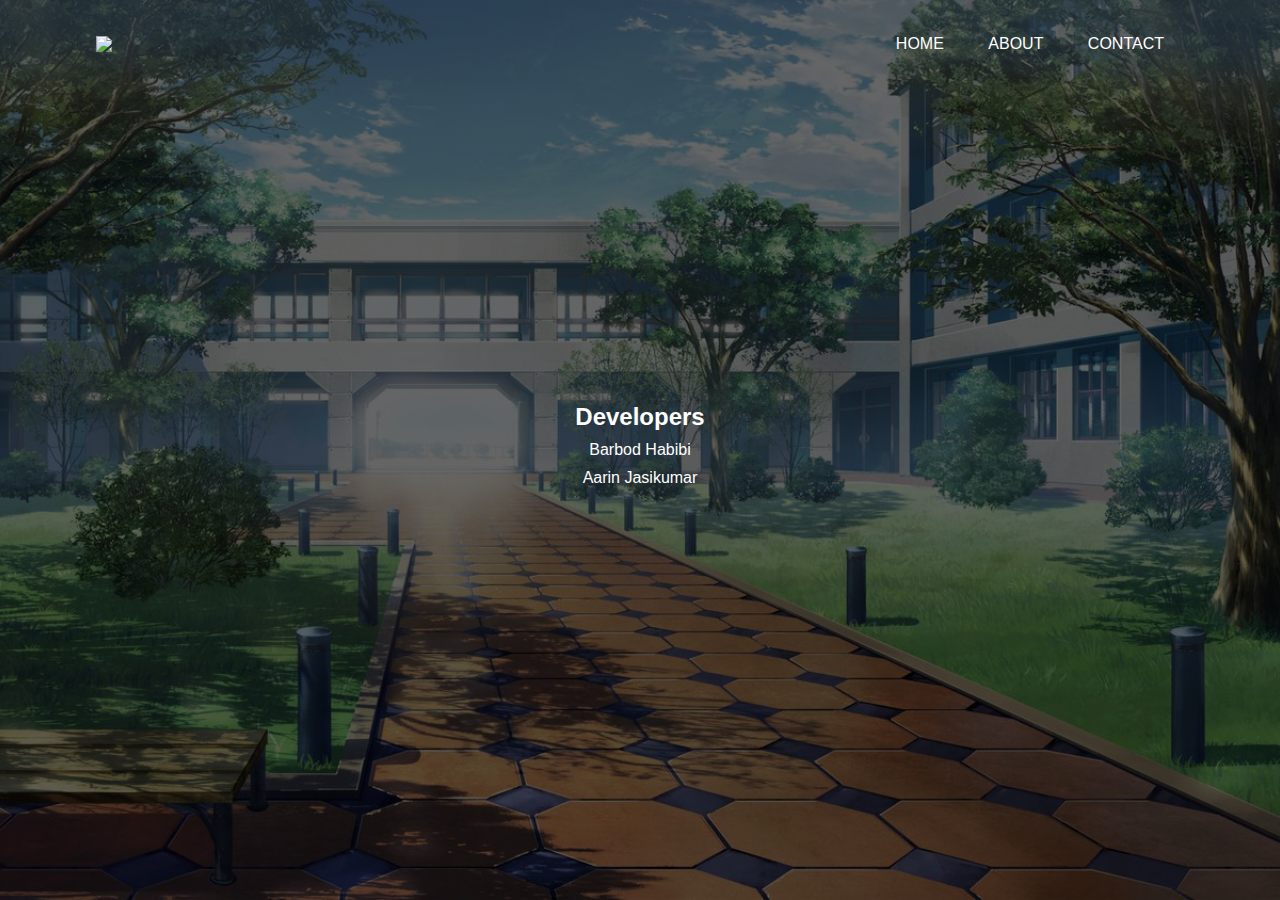
==== homepage/about.html @ 7794e36b "Made modifications to the background" ====
<!DOCTYPE html>
<html lang="en">
<head>
    <meta charset="UTF-8">
    <meta http-equiv="X-UA-Compatible" content="IE=edge">
    <meta name="viewport" content="width=device-width, initial-scale=1.0">
    <link rel="stylesheet" href="../styles.css">
    <title>About</title>
</head>
<body>
    <div class="banner">
        <div class="navbar">
            <img src="../images/logo.png" class="logo">
            <ul>
              <li><a href="../index.html">Home</a></li>
              <li><a href="#">About</a></li>
              <li><a href="contact.html">Contact</a></li>
            </ul>
          </div>
          <div class="about">
              <h2>Developers</h2>
              <p>Barbod Habibi</p>
              <p>Aarin Jasikumar</p>
          </div>
    </div>
</body>
</html>
---- styles.css ----
* {
    margin: 0;
    padding: 0;
    font-family: sans-serif;
}

.banner {
    width: 100%;
    height: 100vh;
    background-image: linear-gradient(rgba(0, 0, 0, 0.6),rgba(0, 0, 0, 0.6)), url(images/background.jpeg);
    background-size: cover;
    background-position: center;
}

.navbar {
    min-width: 500px; /* change to something more dynamic */
    width: 85%;
    margin: auto;
    padding: 35px 0;
    display: flex;
    align-items: center;
    justify-content: space-between;
}

.logo {
    width: 160px;
    color: white;
    cursor: pointer;
}

.navbar ul li {
    list-style: none;
    display: inline-block;
    margin: 0 20px;
    position: relative;
}

.navbar ul li a {
    text-decoration: none;
    color: white;
    text-transform: uppercase;
}

.navbar ul li::after {
    content: "";
    height: 3px;
    width: 0;
    background: hsl(260, 60%, 50%);
    position: absolute;
    left: 0;
    bottom: -10px;
    transition: 0.5s; 
}

.navbar ul li:hover::after {
    width: 100%;
}

.content {
    width: 100%;
    position: absolute;
    top: 50%;
    transform: translateY(-50%);
    text-align: center;
    color: white;
}

.content h1 {
    font-size: 70px;
    margin-top: 80px;
}

.content p {
    margin: 20px auto;
    font-weight: 100;
    line-height: 25px;
}

button {
    width: 200px;
    padding: 15px 0;
    text-align: center;
    margin: 20px 10px;
    border-radius: 25px;
    font-weight: bold;
    border: 4px solid hsl(260, 60%, 50%);
    background: transparent;
    color: white;
    cursor: pointer;
    position: relative;
    overflow: hidden;
}

span {
    background: hsl(260, 60%, 50%);
    height: 100%;
    width: 0;
    border-radius: 25px;
    position: absolute;
    left: 0;
    bottom: 0;
    z-index: -1;
    transition: 0.5s;
}

button:hover span {
    width: 100%
}

button:hover {
    border: none;
}

.about {
    width: 100%;
    position: absolute;
    top: 50%;
    transform: translateY(-50%);
    text-align: center;
    color: white;
}

.about p {
    margin: 10px auto;
}
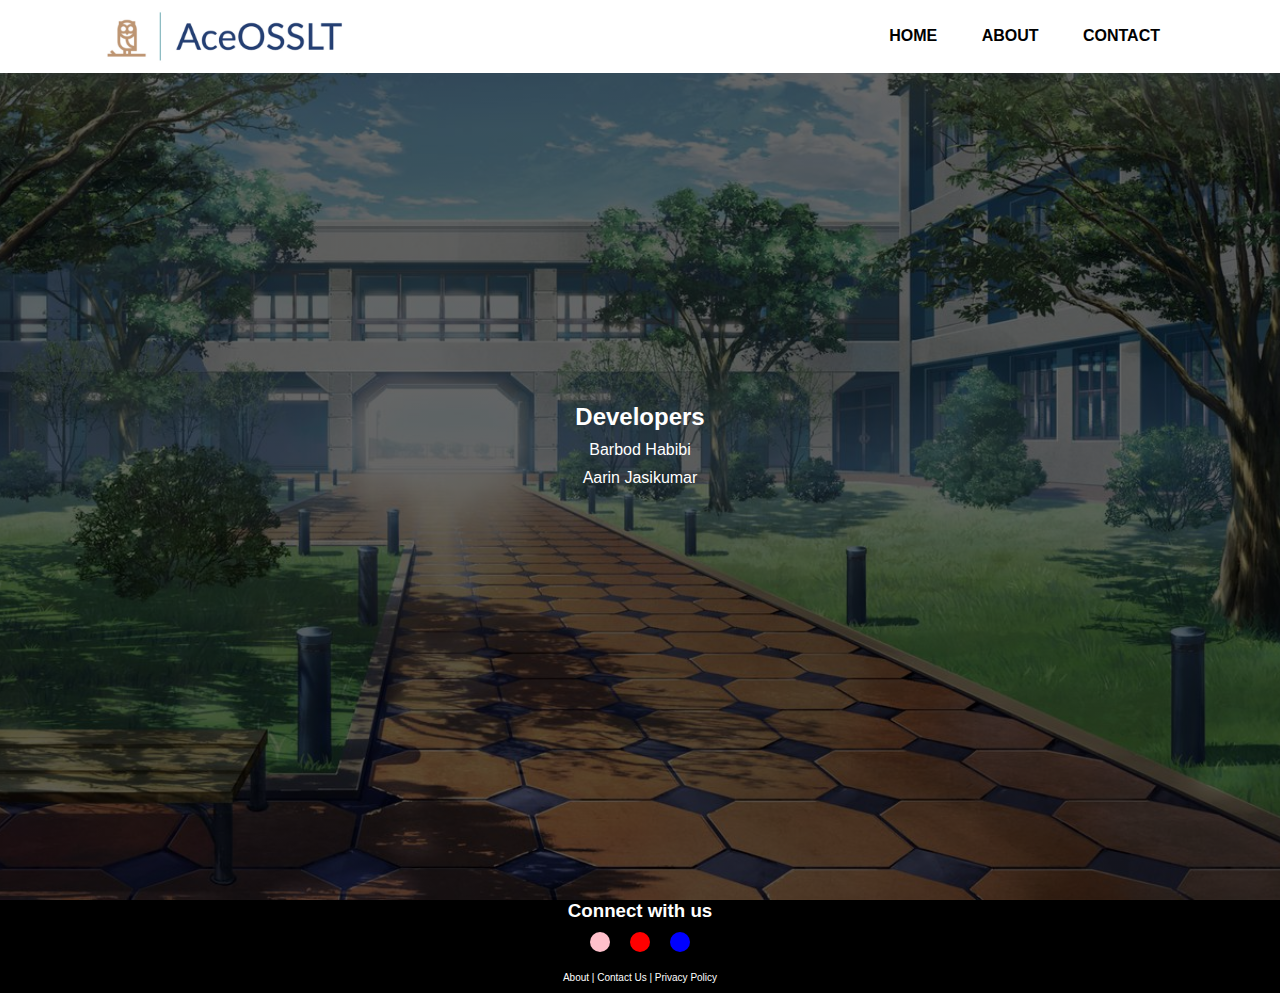
==== commit a5b52bce: "Added generic footer; modified tab spacings" ====
--- a/homepage/about.html
+++ b/homepage/about.html
@@ -9,19 +9,28 @@
 </head>
 <body>
     <div class="banner">
-        <div class="navbar">
-            <img src="../images/logo.png" class="logo">
-            <ul>
-              <li><a href="../index.html">Home</a></li>
-              <li><a href="#">About</a></li>
-              <li><a href="contact.html">Contact</a></li>
-            </ul>
-          </div>
-          <div class="about">
-              <h2>Developers</h2>
-              <p>Barbod Habibi</p>
-              <p>Aarin Jasikumar</p>
-          </div>
+      <div class="navbar">
+          <img src="../images/logo.png" class="logo">
+          <ul>
+            <li><a href="../index.html">Home</a></li>
+            <li><a href="#">About</a></li>
+            <li><a href="contact.html">Contact</a></li>
+          </ul>
+        </div>
+        <div class="about">
+            <h2>Developers</h2>
+            <p>Barbod Habibi</p>
+            <p>Aarin Jasikumar</p>
+        </div>
     </div>
+    <footer>
+      <h3>Connect with us</h3>
+      <div class="media-links-container">
+        <a href="#" class="fa fa-instagram"></a>
+        <a href="#" class="fa fa-google"></a>
+        <a href="#" class="fa fa-linkedin"></a>
+      </div>
+      <p><a>About</a> | <a>Contact Us</a> | <a>Privacy Policy</a></p>
+    </footer>
 </body>
 </html>--- a/styles.css
+++ b/styles.css
@@ -4,6 +4,61 @@
     font-family: sans-serif;
 }
 
+footer {
+    background: black;
+    height: auto;
+    text-align: center;
+}
+
+footer h3 {
+    color: white;
+}
+
+footer p {
+    font-size: 10px;
+    color: white;
+    padding: 10px;
+}
+
+footer p a:hover {
+    cursor: pointer;
+    color:hsl(260, 30%, 50%);
+    transition: 0.5s;
+}
+
+.media-links-container {
+    display: flex;
+    justify-content: center;
+}
+
+.media-links-container a {
+    padding: 10px;
+    margin: 10px;
+    border-radius: 50px;
+    font-size: 30px;
+    text-decoration: none;
+}
+
+.media-links-container a:hover {
+    color: black;
+    transition: 0.5s;
+}
+
+.fa-instagram {
+    background-color: pink;
+    color: white;
+}
+
+.fa-google {
+    background-color: red;
+    color: white;
+}
+
+.fa-linkedin {
+    background-color: blue;
+    color: white;
+}
+
 .banner {
     width: 100%;
     height: 100vh;
@@ -13,17 +68,17 @@
 }
 
 .navbar {
+    background-color: white;
     min-width: 500px; /* change to something more dynamic */
-    width: 85%;
     margin: auto;
-    padding: 35px 0;
+    padding: 10px 100px;
     display: flex;
     align-items: center;
     justify-content: space-between;
 }
 
 .logo {
-    width: 160px;
+    width: 250px;
     color: white;
     cursor: pointer;
 }
@@ -37,7 +92,8 @@
 
 .navbar ul li a {
     text-decoration: none;
-    color: white;
+    color: black;
+    font-weight: bold;
     text-transform: uppercase;
 }
 
@@ -122,4 +178,60 @@
 
 .about p {
     margin: 10px auto;
+}
+
+.contact-container {
+    display: grid;
+    grid-column-gap: 25px;
+    justify-content: center;
+    width: 100%;
+    position: absolute;
+    top: 50%;
+    transform: translateY(-50%);
+    text-align: center;
+    color: white;
+}
+
+.contact-us-info {
+    margin-bottom: 20px;
+    text-align: center;
+    color: white;
+    grid-column: span 2;
+}
+
+.contact-us-info h2 {
+    font-size: 18px;
+}
+
+.mail-img {
+    width: 250px;
+    height: 250px;
+}
+
+.contact-form-item {
+    width: 300px;
+    padding: 10px;
+    margin: 5px;
+    border-radius: 10px;
+    border: none;
+}
+
+.contact-form textarea {
+    resize: none;
+}
+
+input[type="submit"] {
+    background-color: hsl(260, 80%, 45%);
+    color: white;
+    width: 300px;
+    border-radius: 20px;
+    padding: 10px;
+    margin: 10px;
+    border: none;
+    cursor: pointer;
+}
+
+input[type="submit"]:hover {
+    background-color: hsl(260, 60%, 50%);
+    box-shadow: 0 0 20px hsl(260, 60%, 50%);
 }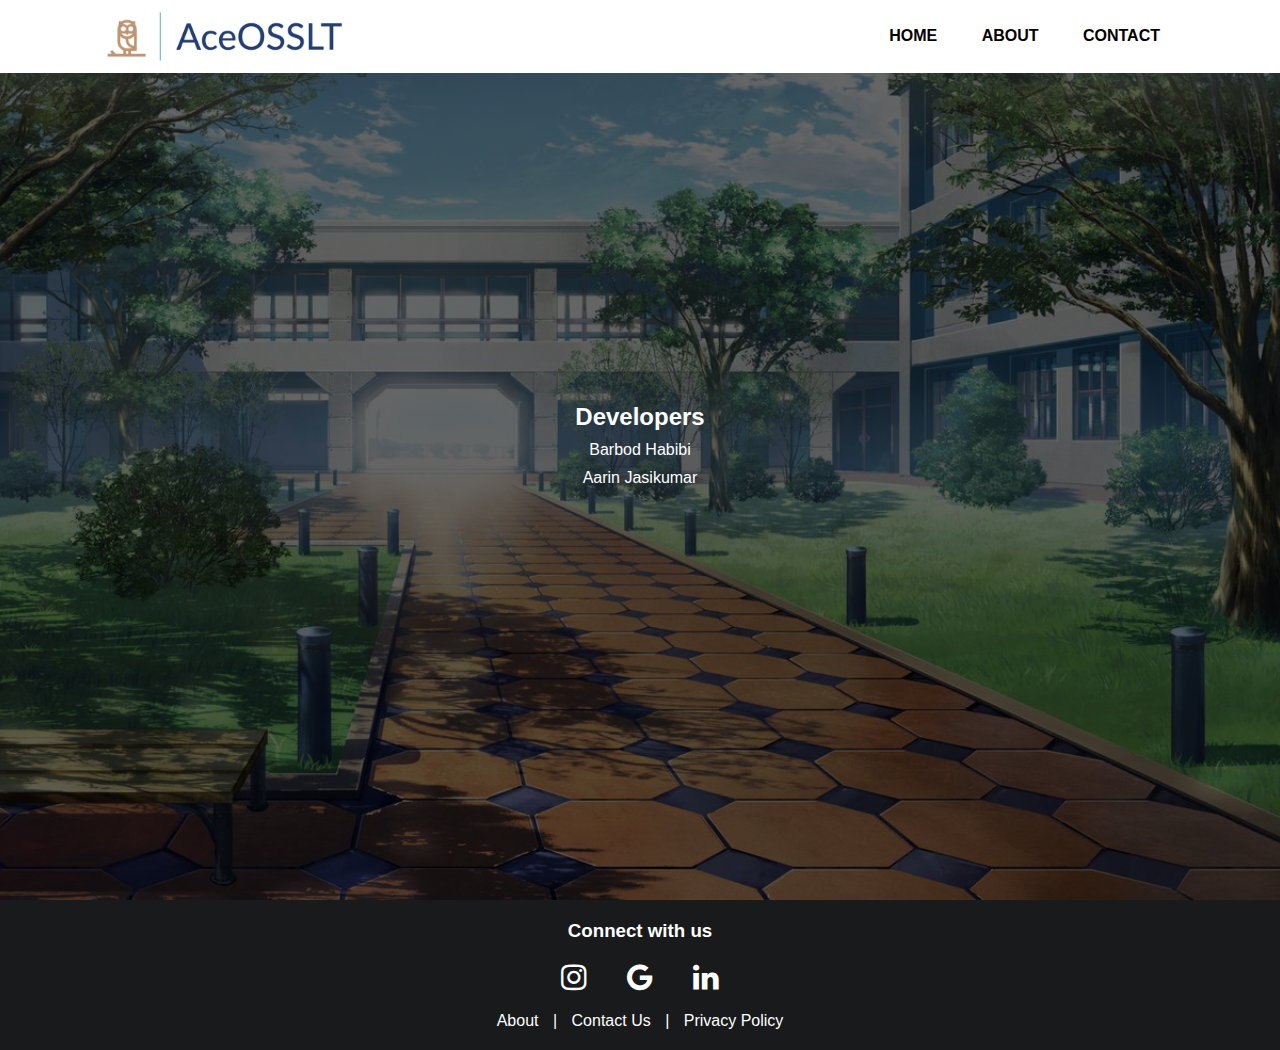
==== commit 460f467a: "Modified the footer styles" ====
--- a/homepage/about.html
+++ b/homepage/about.html
@@ -5,6 +5,8 @@
     <meta http-equiv="X-UA-Compatible" content="IE=edge">
     <meta name="viewport" content="width=device-width, initial-scale=1.0">
     <link rel="stylesheet" href="../styles.css">
+    <!-- social media icons' library -->
+    <link rel="stylesheet" href="https://cdnjs.cloudflare.com/ajax/libs/font-awesome/4.7.0/css/font-awesome.min.css">
     <title>About</title>
 </head>
 <body>
--- a/styles.css
+++ b/styles.css
@@ -5,24 +5,28 @@
 }
 
 footer {
-    background: black;
+    background: hsl(200, 5%, 10%);
     height: auto;
     text-align: center;
-}
-
-footer h3 {
-    color: white;
-}
-
-footer p {
-    font-size: 10px;
-    color: white;
-    padding: 10px;
-}
-
-footer p a:hover {
-    cursor: pointer;
-    color:hsl(260, 30%, 50%);
+    padding: 20px;
+    color: white;
+}
+
+footer hr {
+    margin-bottom: 1rem;
+    height: 1px;
+    border: 0;
+    border-top: 1px solid gray;
+}
+
+footer a {
+    color: white;
+    text-decoration: none;
+    margin: 10px;
+}
+
+footer a:hover {
+    color:hsl(276, 100%, 73%);
     transition: 0.5s;
 }
 
@@ -40,23 +44,8 @@
 }
 
 .media-links-container a:hover {
-    color: black;
+    color: hsl(276, 100%, 73%);
     transition: 0.5s;
-}
-
-.fa-instagram {
-    background-color: pink;
-    color: white;
-}
-
-.fa-google {
-    background-color: red;
-    color: white;
-}
-
-.fa-linkedin {
-    background-color: blue;
-    color: white;
 }
 
 .banner {
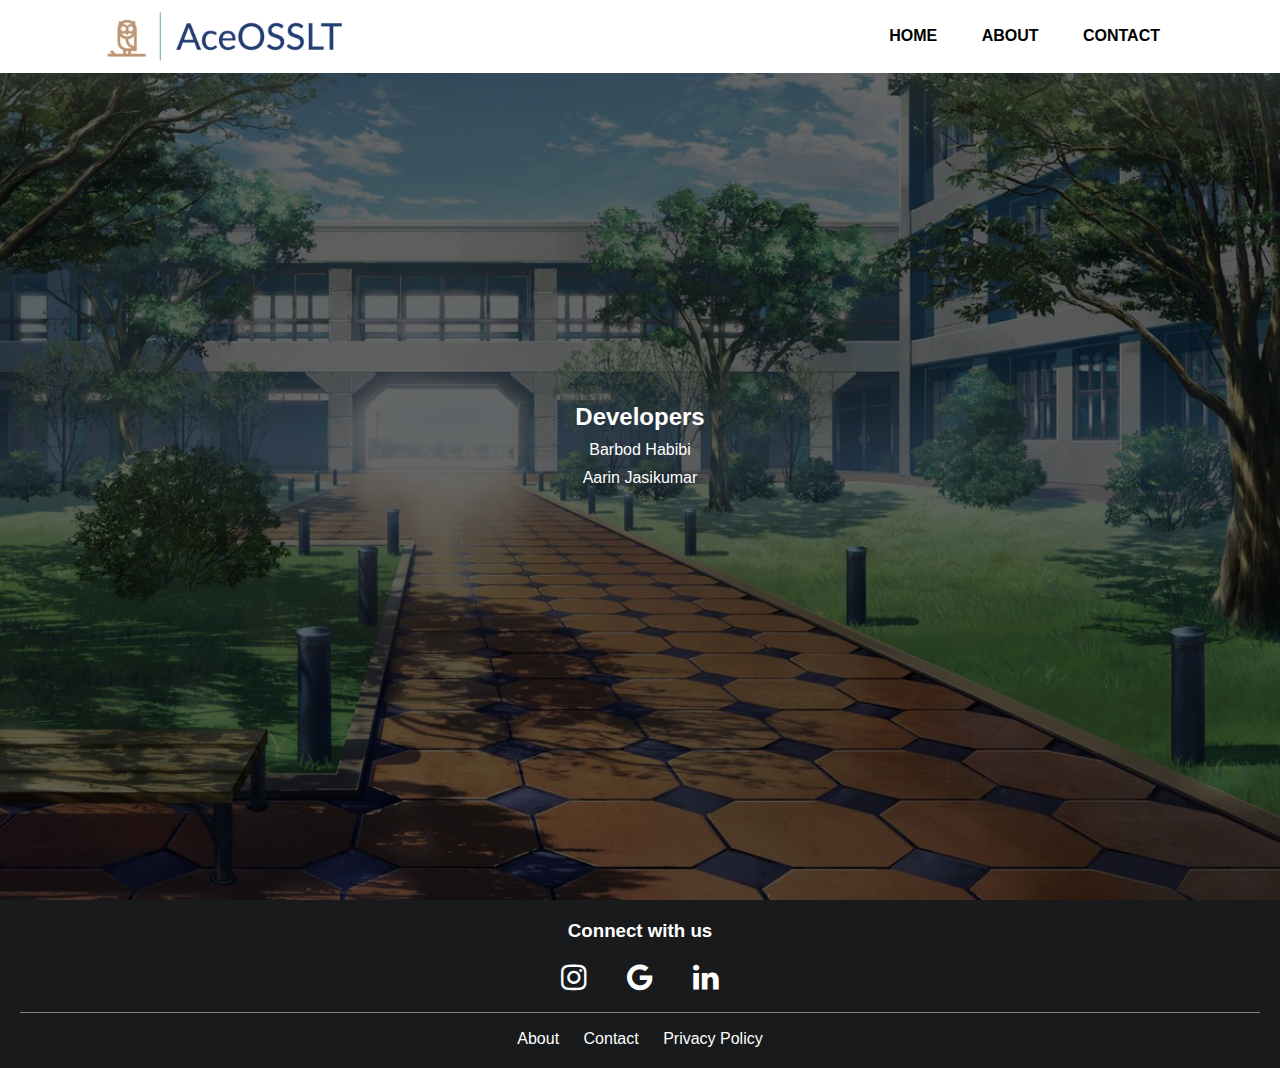
==== commit 3a53ad64: "Applied new footer structure to about/contact.html" ====
--- a/homepage/about.html
+++ b/homepage/about.html
@@ -32,7 +32,10 @@
         <a href="#" class="fa fa-google"></a>
         <a href="#" class="fa fa-linkedin"></a>
       </div>
-      <p><a>About</a> | <a>Contact Us</a> | <a>Privacy Policy</a></p>
+      <hr>
+      <a href="homepage/about.html">About</a>
+      <a href="homepage/contact.html">Contact</a>
+      <a href="#">Privacy Policy</a>
     </footer>
 </body>
 </html>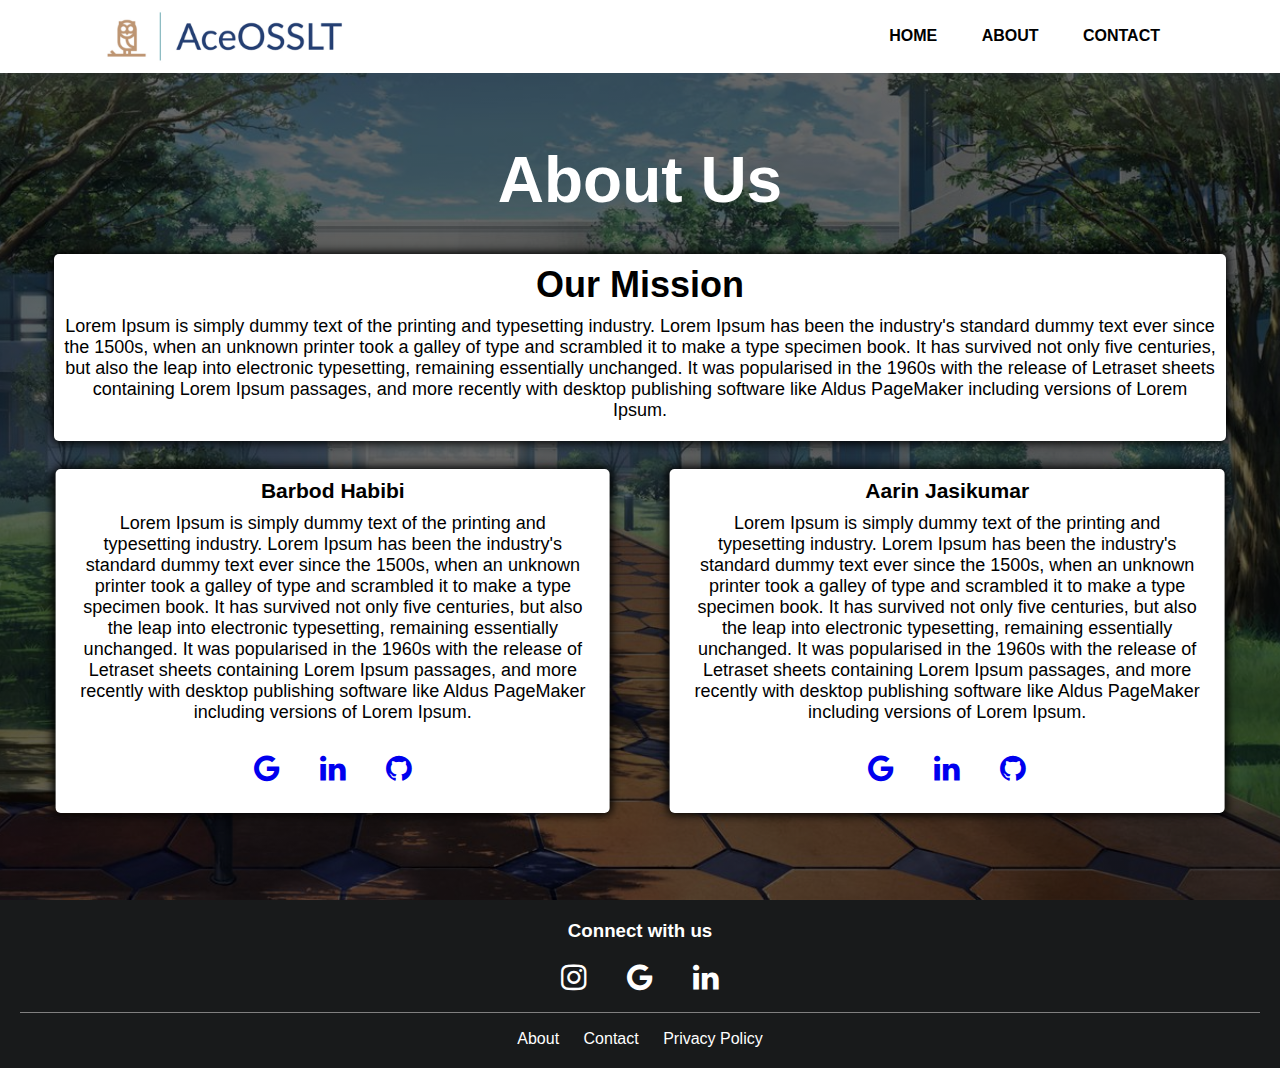
==== commit 364a88c2: "created about us template" ====
--- a/homepage/about.html
+++ b/homepage/about.html
@@ -1,5 +1,6 @@
 <!DOCTYPE html>
 <html lang="en">
+  
 <head>
     <meta charset="UTF-8">
     <meta http-equiv="X-UA-Compatible" content="IE=edge">
@@ -10,32 +11,62 @@
     <title>About</title>
 </head>
 <body>
-    <div class="banner">
-      <div class="navbar">
-          <img src="../images/logo.png" class="logo">
-          <ul>
-            <li><a href="../index.html">Home</a></li>
-            <li><a href="#">About</a></li>
-            <li><a href="contact.html">Contact</a></li>
-          </ul>
+  <div class="banner">
+    <div class="navbar">
+      <img src="../images/logo.png" class="logo">
+        <ul>
+          <li><a href="../index.html">Home</a></li>
+          <li><a href="#">About</a></li>
+          <li><a href="contact.html">Contact</a></li>
+        </ul>
+    </div>
+  </div>
+
+  <div class="about">
+    <h1>About Us</h1>
+      <div class = "mission-container">
+        <h1>Our Mission</h1>
+        <p>Lorem Ipsum is simply dummy text of the printing and typesetting industry. Lorem Ipsum has been the industry's standard dummy text ever since the 1500s, when an unknown printer took a galley of type and scrambled it to make a type specimen book. It has survived not only five centuries, but also the leap into electronic typesetting, remaining essentially unchanged. It was popularised in the 1960s with the release of Letraset sheets containing Lorem Ipsum passages, and more recently with desktop publishing software like Aldus PageMaker including versions of Lorem Ipsum.
+        </p>
+      </div>
+
+      <section class = "developer-container">
+        <div class = developers>
+          <h3>Barbod Habibi</h3>
+          <p>Lorem Ipsum is simply dummy text of the printing and typesetting industry. Lorem Ipsum has been the industry's standard dummy text ever since the 1500s, when an unknown printer took a galley of type and scrambled it to make a type specimen book. It has survived not only five centuries, but also the leap into electronic typesetting, remaining essentially unchanged. It was popularised in the 1960s with the release of Letraset sheets containing Lorem Ipsum passages, and more recently with desktop publishing software like Aldus PageMaker including versions of Lorem Ipsum.
+          </p>
+          <div class="media-links-container">
+            <a href="#" class="fa fa-google"></a>
+            <a href="#" class="fa fa-linkedin"></a>
+            <a href ="#" class="fa fa-github"></a>
+          </div>
         </div>
-        <div class="about">
-            <h2>Developers</h2>
-            <p>Barbod Habibi</p>
-            <p>Aarin Jasikumar</p>
+        <div class = developers>
+          <h3>Aarin Jasikumar</h3>
+          <p>Lorem Ipsum is simply dummy text of the printing and typesetting industry. Lorem Ipsum has been the industry's standard dummy text ever since the 1500s, when an unknown printer took a galley of type and scrambled it to make a type specimen book. It has survived not only five centuries, but also the leap into electronic typesetting, remaining essentially unchanged. It was popularised in the 1960s with the release of Letraset sheets containing Lorem Ipsum passages, and more recently with desktop publishing software like Aldus PageMaker including versions of Lorem Ipsum.
+          </p>
+          <div class="media-links-container">
+            <a href="#" class="fa fa-google"></a>
+            <a href="#" class="fa fa-linkedin"></a>
+            <a href ="#" class="fa fa-github"></a>
+          </div>
         </div>
+      </section>
+  </div>
+
+
+
+  <footer>
+    <h3>Connect with us</h3>
+    <div class="media-links-container">
+      <a href="#" class="fa fa-instagram"></a>
+      <a href="#" class="fa fa-google"></a>
+      <a href="#" class="fa fa-linkedin"></a>
     </div>
-    <footer>
-      <h3>Connect with us</h3>
-      <div class="media-links-container">
-        <a href="#" class="fa fa-instagram"></a>
-        <a href="#" class="fa fa-google"></a>
-        <a href="#" class="fa fa-linkedin"></a>
-      </div>
-      <hr>
-      <a href="homepage/about.html">About</a>
-      <a href="homepage/contact.html">Contact</a>
-      <a href="#">Privacy Policy</a>
-    </footer>
+    <hr>
+    <a href="homepage/about.html">About</a>
+    <a href="homepage/contact.html">Contact</a>
+    <a href="#">Privacy Policy</a>
+  </footer>
 </body>
 </html>--- a/styles.css
+++ b/styles.css
@@ -159,12 +159,59 @@
 .about {
     width: 100%;
     position: absolute;
-    top: 50%;
+    top: 20%;
     transform: translateY(-50%);
     text-align: center;
     color: white;
-}
-
+    font-size: xx-large;
+}
+
+.mission-container{
+    max-height: 78vh;
+    width: 90%;
+    position: absolute;
+    left: 50%;
+    top: 150%;
+    transform: translate(-50%);
+    color: black;
+    background-color: white;
+    border-radius: 5px;
+    padding: 10px;
+    box-shadow: 0 0 10px 2px;
+    overflow-y: auto;
+    font-size: large;
+}
+
+.developer-container{
+    display: flex;
+    flex-direction: row;
+    order: 2;
+    width: 96%;
+    position: absolute;
+    left: 50%;
+    top: 400%;
+    transform: translate(-50%);
+    color: black;
+    overflow-y: auto;
+    font-size: large;
+}
+.developers{
+    color: black;
+    background-color: white;
+    width: 90%;
+    margin: 30px;
+    border-radius: 5px;
+    padding: 10px;
+    padding-left: 20px;
+    padding-right: 20px;
+    box-shadow: 0 0 10px 2px;
+}
+
+.tabs{
+    color:white;
+    position: relative;
+    
+}
 .about p {
     margin: 10px auto;
 }
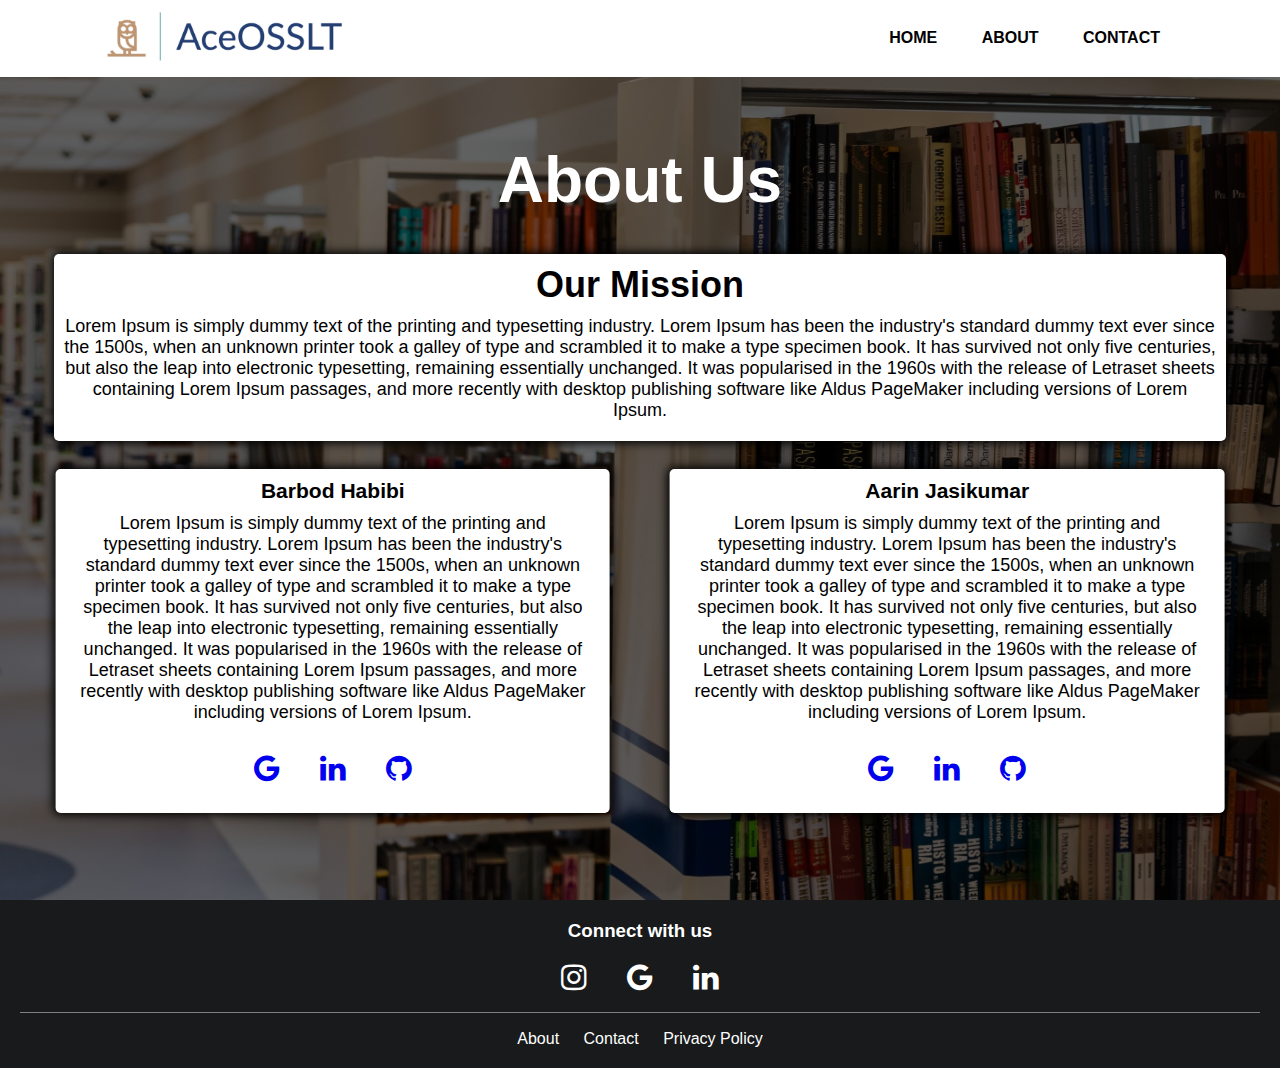
==== commit 1e76fd53: "link logo to home page" ====
--- a/homepage/about.html
+++ b/homepage/about.html
@@ -13,7 +13,9 @@
 <body>
   <div class="banner">
     <div class="navbar">
-      <img src="../images/logo.png" class="logo">
+      <a href="../index.html">
+        <img src="../images/logo.png" class="logo">
+      </a>
         <ul>
           <li><a href="../index.html">Home</a></li>
           <li><a href="#">About</a></li>
--- a/styles.css
+++ b/styles.css
@@ -51,7 +51,7 @@
 .banner {
     width: 100%;
     height: 100vh;
-    background-image: linear-gradient(rgba(0, 0, 0, 0.6),rgba(0, 0, 0, 0.6)), url(images/background.jpeg);
+    background-image: linear-gradient(rgba(0, 0, 0, 0.6),rgba(0, 0, 0, 0.6)), url(images/homepage-background.jpg);
     background-size: cover;
     background-position: center;
 }
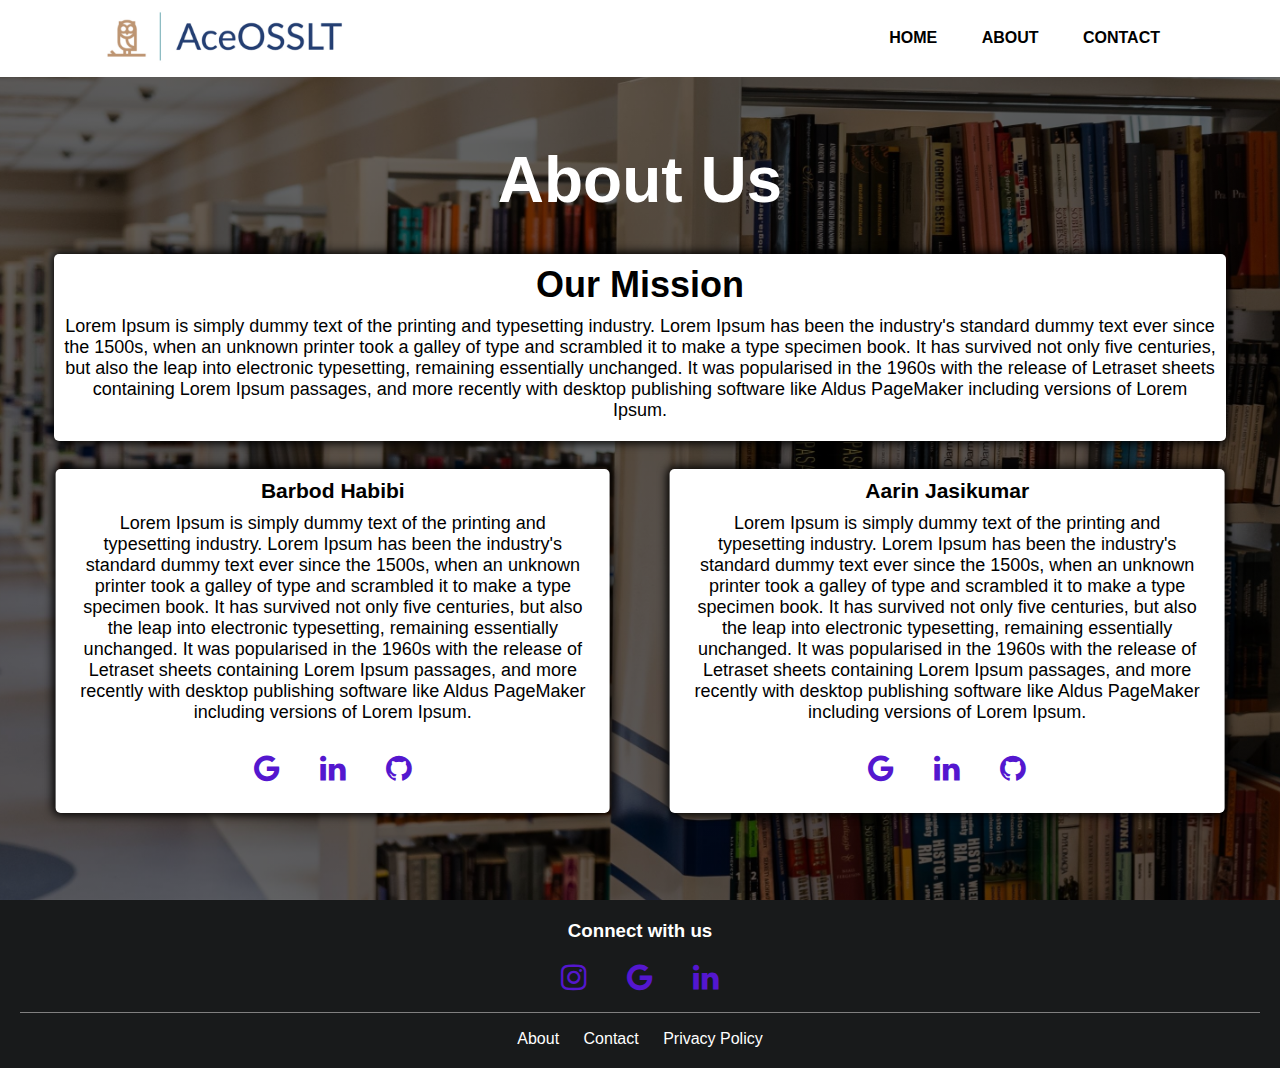
==== commit e3db9224: "Addd Barbod's social media links" ====
--- a/homepage/about.html
+++ b/homepage/about.html
@@ -38,9 +38,9 @@
           <p>Lorem Ipsum is simply dummy text of the printing and typesetting industry. Lorem Ipsum has been the industry's standard dummy text ever since the 1500s, when an unknown printer took a galley of type and scrambled it to make a type specimen book. It has survived not only five centuries, but also the leap into electronic typesetting, remaining essentially unchanged. It was popularised in the 1960s with the release of Letraset sheets containing Lorem Ipsum passages, and more recently with desktop publishing software like Aldus PageMaker including versions of Lorem Ipsum.
           </p>
           <div class="media-links-container">
-            <a href="#" class="fa fa-google"></a>
-            <a href="#" class="fa fa-linkedin"></a>
-            <a href ="#" class="fa fa-github"></a>
+            <a href="mailto:habibi.k.barbod@gmail.com" class="fa fa-google"></a>
+            <a href="https://www.linkedin.com/in/barbodhabibi" target="_blank" class="fa fa-linkedin"></a>
+            <a href ="https://github.com/BarbodH" target="_blank" class="fa fa-github"></a>
           </div>
         </div>
         <div class = developers>
--- a/styles.css
+++ b/styles.css
@@ -41,6 +41,11 @@
     border-radius: 50px;
     font-size: 30px;
     text-decoration: none;
+}
+
+.media-links-container .fa {
+    text-decoration: none;
+    color:hsl(260, 80%, 45%);
 }
 
 .media-links-container a:hover {
@@ -149,7 +154,7 @@
 }
 
 button:hover span {
-    width: 100%
+    width: 100%;
 }
 
 button:hover {
